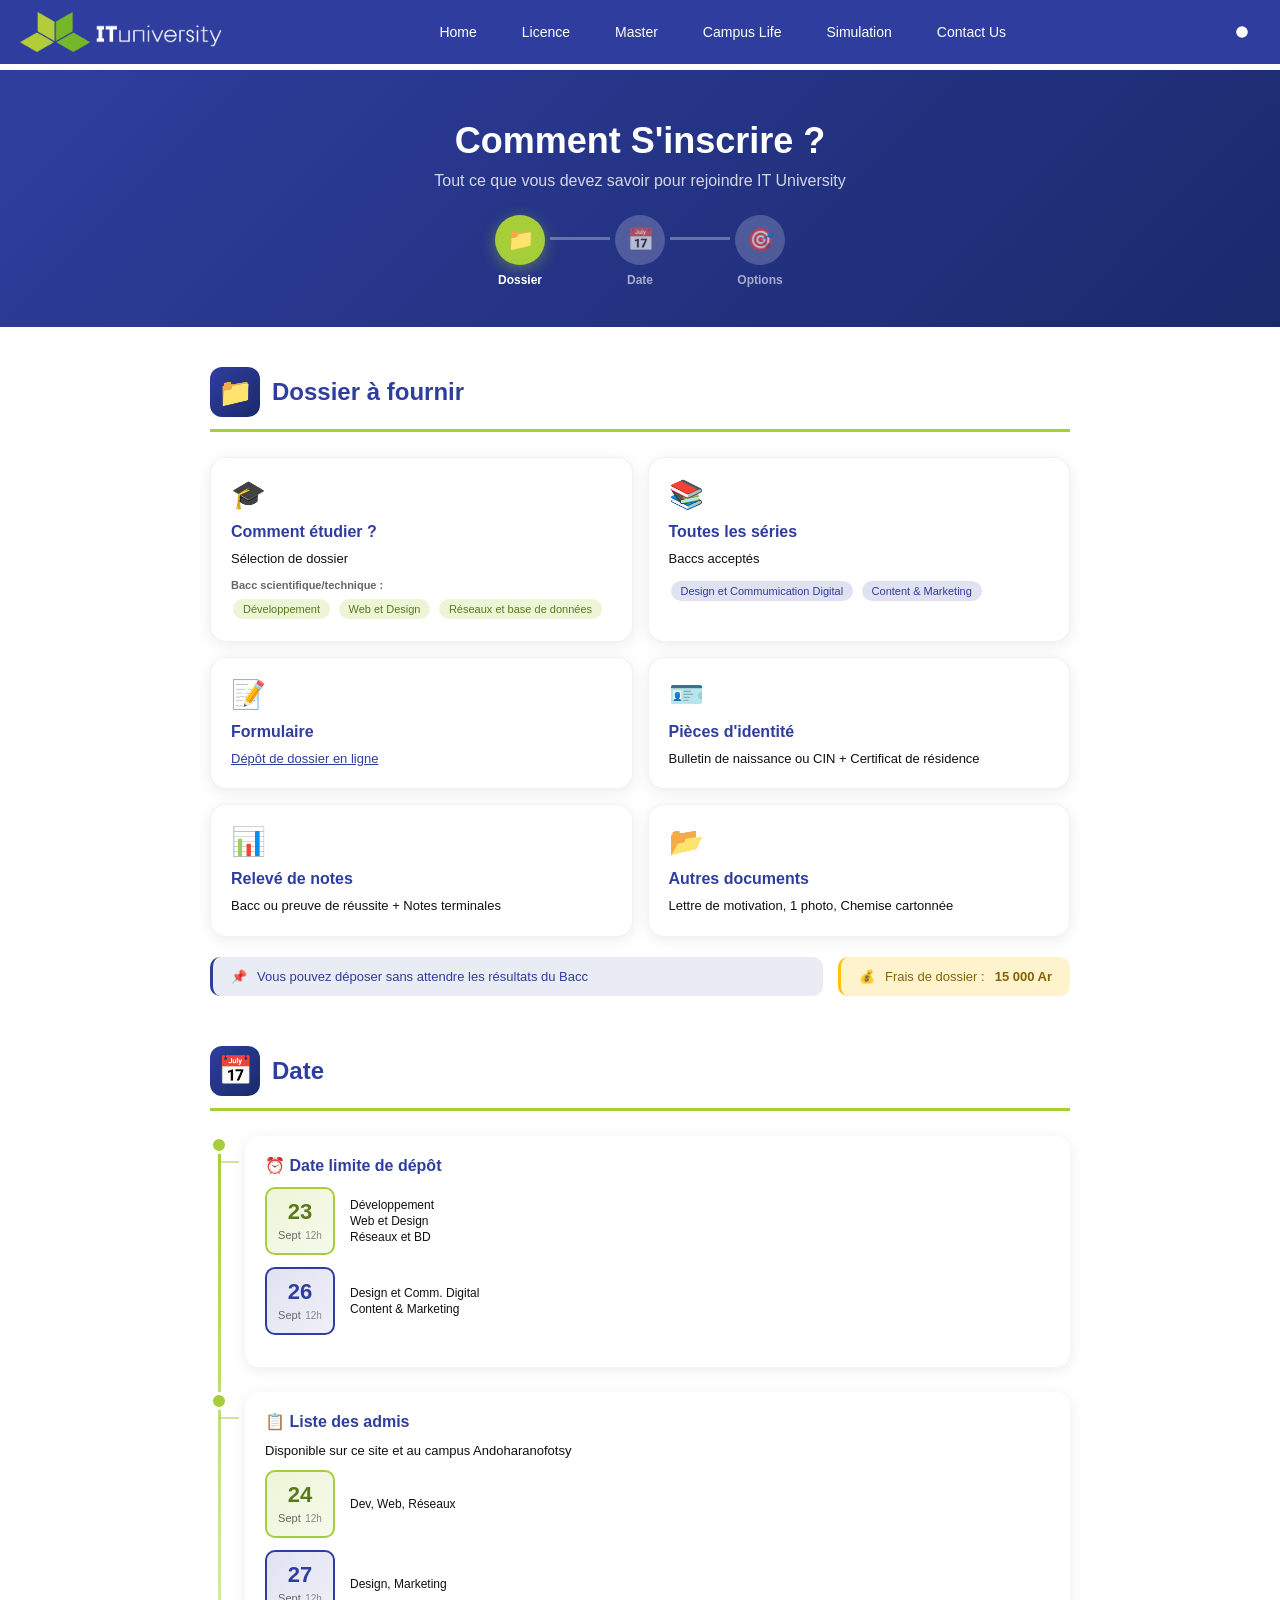
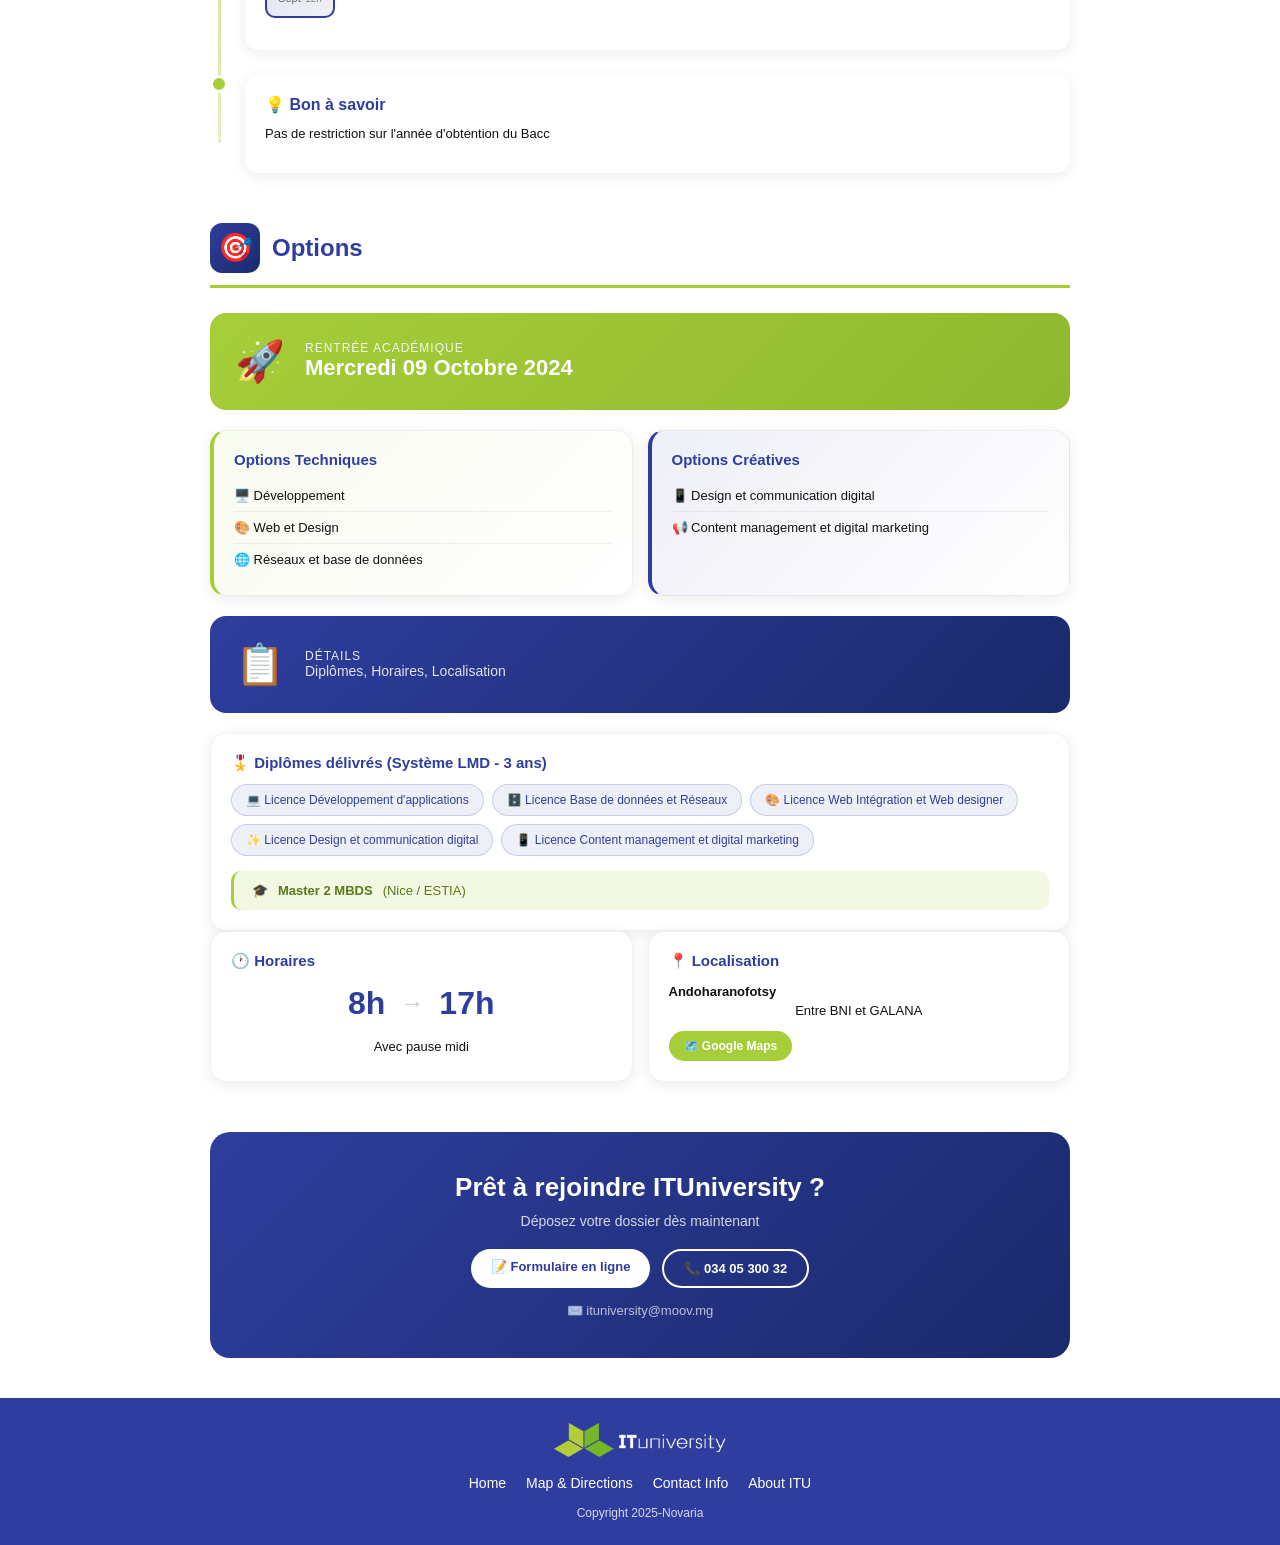
==== page2.html @ 0f5020b7 "Ajout page2 Comment S'inscrire - wireframe style avec infos ITU" ====
<!DOCTYPE html>
<html lang="fr">
<head>
  <meta charset="UTF-8">
  <meta name="viewport" content="width=device-width, initial-scale=1.0">
  <title>Comment S'inscrire - ITUniversity</title>
  <link rel="stylesheet" href="./css/style.css">
  <link rel="stylesheet" href="./css/page2.css">
</head>
<body>

<!-- HEADER (unchanged) -->
<header class="header">
  <div class="container">
    <div class="logo">
      <img src="assets/icons/logo.png" alt="ITU Logo">
    </div>
    <nav class="nav">
      <a href="index.html">Home</a>
      <a href="#">Licence</a>
      <a href="#">Master</a>
      <a href="#">Campus Life</a>
      <a href="#">Simulation</a>
      <a href="#">Contact Us</a>
    </nav>
    <div class="right-actions">
      <button id="theme-toggle" class="theme-toggle">
        <svg id="icon-sun" xmlns="http://www.w3.org/2000/svg" viewBox="0 0 24 24">
          <path d="M12 4.75V2M12 22v-2.75M4.75 12H2M22 12h-2.75M5.64 5.64l-1.95-1.95M20.31 20.31l-1.95-1.95M5.64 18.36l-1.95 1.95M20.31 3.69l-1.95 1.95M12 7a5 5 0 100 10 5 5 0 000-10z"/>
        </svg>
        <svg id="icon-moon" xmlns="http://www.w3.org/2000/svg" viewBox="0 0 24 24" style="display:none;">
          <path d="M21 12.79A9 9 0 1111.21 3a7 7 0 009.79 9.79z"/>
        </svg>
      </button>
      <div class="menu-toggle">☰</div>
    </div>
  </div>
</header>

<!-- Section hero avec les étapes de navigation -->
<section class="hero">
  <h1>Comment S'inscrire ?</h1>
  <p>Tout ce que vous devez savoir pour rejoindre IT University</p>
  
  <!-- Les 3 étapes cliquables -->
  <div class="steps-indicator">
    <a href="#dossier" class="step active">
      <span class="step-dot">📁</span>
      <span class="step-label">Dossier</span>
    </a>
    <div class="step-line"></div>
    <a href="#date" class="step">
      <span class="step-dot">📅</span>
      <span class="step-label">Date</span>
    </a>
    <div class="step-line"></div>
    <a href="#options" class="step">
      <span class="step-dot">🎯</span>
      <span class="step-label">Options</span>
    </a>
  </div>
</section>

<!-- Contenu principal de la page -->
<main class="main-content">

  <!--  SECTION 1: DOSSIER À FOURNIR  -->
  <section class="content-section" id="dossier">
    <div class="section-header">
      <span class="section-icon">📁</span>
      <h2>Dossier à fournir</h2>
    </div>
    
    <!-- Grille de 6 cartes pour les infos dossier -->
    <div class="cards-grid">
      <!-- Carte comment étudier -->
      <div class="info-card">
        <div class="card-icon">🎓</div>
        <h3>Comment étudier ?</h3>
        <p>Sélection de dossier</p>
        <div class="card-details">
          <strong>Bacc scientifique/technique :</strong>
          <span class="tag green">Développement</span>
          <span class="tag green">Web et Design</span>
          <span class="tag green">Réseaux et base de données</span>
        </div>
      </div>
      
      <!-- Carte baccs acceptés -->
      <div class="info-card">
        <div class="card-icon">📚</div>
        <h3>Toutes les séries</h3>
        <p>Baccs acceptés</p>
        <div class="card-details">
          <span class="tag blue">Design et Commumication Digital</span>
          <span class="tag blue">Content & Marketing</span>
        </div>
      </div>
      
      <!-- Carte formulaire en ligne -->
      <div class="info-card">
        <div class="card-icon">📝</div>
        <h3>Formulaire</h3>
        <p><a href="#" class="doc-link">Dépôt de dossier en ligne</a></p>
      </div>
      
      <!-- Carte pièces d'identité -->
      <div class="info-card">
        <div class="card-icon">🪪</div>
        <h3>Pièces d'identité</h3>
        <p>Bulletin de naissance ou CIN + Certificat de résidence</p>
      </div>
      
      <!-- Carte relevé de notes -->
      <div class="info-card">
        <div class="card-icon">📊</div>
        <h3>Relevé de notes</h3>
        <p>Bacc ou preuve de réussite + Notes terminales</p>
      </div>
      
      <!-- Carte autres documents -->
      <div class="info-card">
        <div class="card-icon">📂</div>
        <h3>Autres documents</h3>
        <p>Lettre de motivation, 1 photo, Chemise cartonnée</p>
      </div>
    </div>
    
    <!-- Badges info et prix -->
    <div class="info-row">
      <div class="info-badge info">
        <span>📌</span> Vous pouvez déposer sans attendre les résultats du Bacc
      </div>
      <div class="price-badge">
        <span>💰</span> Frais de dossier : <strong>15 000 Ar</strong>
      </div>
    </div>
  </section>

  <!--  SECTION 2: DATE  -->
  <section class="content-section" id="date">
    <div class="section-header">
      <span class="section-icon">📅</span>
      <h2>Date</h2>
    </div>
    
    <!-- Style timeline avec les branches -->
    <div class="branch-container">
      <!-- Branche date limite dépôt -->
      <div class="branch-item">
        <div class="branch-dot"></div>
        <div class="branch-line"></div>
        <div class="branch-card">
          <h4>⏰ Date limite de dépôt</h4>
          <div class="date-row">
            <div class="date-box green">
              <span class="date-num">23</span>
              <span class="date-month">Sept</span>
              <span class="date-time">12h</span>
            </div>
            <div class="date-info">
              <p>Développement</p>
              <p>Web et Design</p>
              <p>Réseaux et BD</p>
            </div>
          </div>
          <div class="date-row">
            <div class="date-box blue">
              <span class="date-num">26</span>
              <span class="date-month">Sept</span>
              <span class="date-time">12h</span>
            </div>
            <div class="date-info">
              <p>Design et Comm. Digital</p>
              <p>Content & Marketing</p>
            </div>
          </div>
        </div>
      </div>
      
      <!-- Branche liste des admis -->
      <div class="branch-item">
        <div class="branch-dot"></div>
        <div class="branch-line"></div>
        <div class="branch-card">
          <h4>📋 Liste des admis</h4>
          <p class="branch-text">Disponible sur ce site et au campus Andoharanofotsy</p>
          <div class="date-row">
            <div class="date-box green">
              <span class="date-num">24</span>
              <span class="date-month">Sept</span>
              <span class="date-time">12h</span>
            </div>
            <div class="date-info">
              <p>Dev, Web, Réseaux</p>
            </div>
          </div>
          <div class="date-row">
            <div class="date-box blue">
              <span class="date-num">27</span>
              <span class="date-month">Sept</span>
              <span class="date-time">12h</span>
            </div>
            <div class="date-info">
              <p>Design, Marketing</p>
            </div>
          </div>
        </div>
      </div>
      
      <!-- Branche bon à savoir -->
      <div class="branch-item">
        <div class="branch-dot"></div>
        <div class="branch-card">
          <h4>💡 Bon à savoir</h4>
          <p class="branch-text">Pas de restriction sur l'année d'obtention du Bacc</p>
        </div>
      </div>
    </div>
  </section>

  <!--  SECTION 3: OPTIONS  -->
  <section class="content-section" id="options">
    <div class="section-header">
      <span class="section-icon">🎯</span>
      <h2>Options</h2>
    </div>
    
    <!-- Box mise en avant pour la rentrée -->
    <div class="highlight-box">
      <div class="highlight-icon">🚀</div>
      <div class="highlight-content">
        <span class="highlight-label">Rentrée académique</span>
        <span class="highlight-date">Mercredi 09 Octobre 2024</span>
      </div>
    </div>
    
    <div class="cards-grid two-cols">
      <!-- Carte options techniques (vert) -->
      <div class="info-card highlight-green">
        <h4>Options Techniques</h4>
        <ul class="option-list">
          <li>🖥️ Développement</li>
          <li>🎨 Web et Design</li>
          <li>🌐 Réseaux et base de données</li>
        </ul>
      </div>
      
      <!-- Carte options créatives (bleu) -->
      <div class="info-card highlight-blue">
        <h4>Options Créatives</h4>
        <ul class="option-list">
          <li>📱 Design et communication digital</li>
          <li>📢 Content management et digital marketing</li>
        </ul>
      </div>
    </div>
    
    <!-- Box mise en avant pour les détails -->
    <div class="highlight-box secondary">
      <div class="highlight-icon">📋</div>
      <div class="highlight-content">
        <span class="highlight-label">Détails</span>
        <span class="highlight-sub">Diplômes, Horaires, Localisation</span>
      </div>
    </div>
    
    <!-- Grande carte des diplômes -->
    <div class="info-card full-width">
      <h4>🎖️ Diplômes délivrés (Système LMD - 3 ans)</h4>
      <div class="diplomas-list">
        <span class="diploma-tag">💻 Licence Développement d'applications</span>
        <span class="diploma-tag">🗄️ Licence Base de données et Réseaux</span>
        <span class="diploma-tag">🎨 Licence Web Intégration et Web designer</span>
        <span class="diploma-tag">✨ Licence Design et communication digital</span>
        <span class="diploma-tag">📱 Licence Content management et digital marketing</span>
      </div>
      <div class="info-badge master">
        <span>🎓</span> <strong>Master 2 MBDS</strong> (Nice / ESTIA)
      </div>
    </div>
    
    <!-- Deux petites cartes horaires et localisation -->
    <div class="cards-grid two-cols">
      <div class="info-card">
        <h4>🕐 Horaires</h4>
        <div class="schedule-display">
          <span class="time">8h</span>
          <span class="separator">→</span>
          <span class="time">17h</span>
        </div>
        <p class="small-text">Avec pause midi</p>
      </div>
      
      <div class="info-card">
        <h4>📍 Localisation</h4>
        <p><strong>Andoharanofotsy</strong></p>
        <p class="small-text">Entre BNI et GALANA</p>
        <a href="https://maps.app.goo.gl/7LMyT1Mq9JZx8YYg7" target="_blank" class="btn btn-small">🗺️ Google Maps</a>
      </div>
    </div>
  </section>

  <!-- Section appel à l'action -->
  <section class="cta-section">
    <h2>Prêt à rejoindre ITUniversity ?</h2>
    <p>Déposez votre dossier dès maintenant</p>
    <div class="cta-buttons">
      <a href="#" class="btn btn-white">📝 Formulaire en ligne</a>
      <a href="tel:0340530032" class="btn btn-ghost">📞 034 05 300 32</a>
    </div>
    <div class="contact-info">
      <span>✉️ ituniversity@moov.mg</span>
    </div>
  </section>

</main>

<!-- FOOTER (unchanged) -->
<footer class="footer">
  <div class="footer-logo">
    <img src="assets/icons/logo.png" alt="ITU Logo">
  </div>
  <div class="footer-links">
    <a href="index.html">Home</a>
    <a href="#">Map & Directions</a>
    <a href="#">Contact Info</a>
    <a href="#">About ITU</a>
  </div>
  <p class="copyright">Copyright 2025-Novaria</p>
</footer>

<script>
  // Mobile menu toggle
  const toggle = document.querySelector('.menu-toggle');
  const nav = document.querySelector('.nav');
  toggle.addEventListener('click', () => nav.classList.toggle('active'));

  // Theme toggle
  const themeToggle = document.getElementById('theme-toggle');
  const body = document.body;
  const iconSun = document.getElementById('icon-sun');
  const iconMoon = document.getElementById('icon-moon');

  function applyTheme(theme) {
    if (theme === 'dark') {
      body.classList.add('dark-mode');
      iconSun.style.display = 'none';
      iconMoon.style.display = 'block';
    } else {
      body.classList.remove('dark-mode');
      iconSun.style.display = 'block';
      iconMoon.style.display = 'none';
    }
  }

  applyTheme(localStorage.getItem('theme') || 'light');

  themeToggle.addEventListener('click', () => {
    if (body.classList.contains('dark-mode')) {
      applyTheme('light');
      localStorage.setItem('theme', 'light');
    } else {
      applyTheme('dark');
      localStorage.setItem('theme', 'dark');
    }
  });

  // Smooth scroll for steps
  document.querySelectorAll('.step').forEach(step => {
    step.addEventListener('click', (e) => {
      document.querySelectorAll('.step').forEach(s => s.classList.remove('active'));
      step.classList.add('active');
    });
  });
</script>

</body>
</html>
---- css/style.css ----
:root {
  --primary-blue: #2F3E9E;  /* Header / Footer */
  --accent-green: #A6CE39;
  --white: #ffffff;

  /* Body colors */
  --body-bg: #ffffff;       /* light mode par défaut */
  --body-text: #111111;
}

/* ================= RESET ================= */
* {
  margin: 0;
  padding: 0;
  box-sizing: border-box;
}

body {
  font-family: Arial, sans-serif;
  padding-top: 70px; /* espace pour header fixe */
  background-color: var(--body-bg);
  color: var(--body-text);
  transition: background-color 0.3s ease, color 0.3s ease;
}

/* ================= HEADER ================= */
.header {
  position: fixed;
  top: 0;
  left: 0;
  width: 100%;
  background-color: var(--primary-blue);
  z-index: 1000;
}

.container {
  width: 100%;
  padding: 12px 20px;
  display: flex;
  justify-content: space-between;
  align-items: center;
}

/* LOGO */
.logo {
  display: flex;
  align-items: center;
  gap: 8px;
}

.logo img {
  height: 40px;
}

/* NAVIGATION */
.nav {
  display: flex;
  gap: 45px;
}
.nav a {
  position: relative;
  color: var(--white); /* TOUJOURS BLANC */
  text-decoration: none;
  font-size: 14px;
  font-weight: 500; /* normal par défaut */
  padding: 5px 0;
  transition: all 0.3s ease; /* pour smooth hover */
}

.nav a::after {
  content: "";
  position: absolute;
  left: 50%;
  bottom: -4px;
  width: 0%;
  height: 2px;
  background-color: var(--white); /* underline blanc */
  transition: all 0.3s ease;
  transform: translateX(-50%);
}

/* Hover amélioration : bold + underline */
.nav a:hover {
  color: #d0dce7; 
}

.nav a:hover::after {
  width: 100%;
}

/* RIGHT ACTIONS */
.right-actions {
  display: flex;
  align-items: center;
  gap: 8px; /* réduit l'espace pour éviter décalage excessif */
}

/* TOGGLE BOUTON */
.theme-toggle {
  background: transparent;
  border: none;
  cursor: pointer;
  display: flex;
  align-items: center;
  justify-content: center;
  padding: 4px; /* espace autour de l'icône */
}

.theme-toggle svg {
  width: 28px;
  height: 28px;
  fill: var(--white); /* TOUJOURS BLANC */
  transition: all 0.3s ease;
}

/* MENU MOBILE */
.menu-toggle {
  display: none;
  font-size: 24px;
  color: var(--white);
  cursor: pointer;
}

/* ================= FOOTER ================= */
.footer {
  background-color: var(--primary-blue);
  color: var(--white);
  text-align: center;
  padding: 25px 15px;
}

.footer-logo {
  display: flex;
  justify-content: center;
  align-items: center;
  gap: 10px;
  margin-bottom: 18px;
  font-weight: 600;
}

.footer-logo img {
  height: 34px;
}

.footer-links {
  display: flex;
  justify-content: center;
  gap: 20px;
  margin-bottom: 15px;
  flex-wrap: wrap;
}

.footer-links a {
  color: var(--white);
  text-decoration: none;
  font-size: 14px;
  transition: opacity 0.3s ease;
}

.footer-links a:hover {
  opacity: 0.8;
}

.copyright {
  font-size: 12px;
  opacity: 0.8;
}

/* ================= RESPONSIVE ================= */
@media (max-width: 768px) {
  .container {
    padding: 12px 20px;
  }

  .nav {
    position: absolute;
    top: 65px;
    right: 0;
    background-color: var(--primary-blue);
    flex-direction: column;
    width: 220px;
    padding: 20px;
    gap: 15px;
    display: none;
  }

  .nav.active {
    display: flex;
  }

  .menu-toggle {
    display: block;
  }
}

/* ================= DARK MODE BODY ================= */
body.dark-mode {
  --body-bg: #111111;   /* fond sombre du body */
  --body-text: #ffffff; /* texte principal blanc */
}
---- css/page2.css ----
/* ================= PAGE 2 - COMMENT S'INSCRIRE ================= */
/* Layout style wireframe avec vraies couleurs ITU */

/* Hero Section */
.hero {
  background: linear-gradient(135deg, var(--primary-blue) 0%, #1a2a6c 100%);
  color: var(--white);
  padding: 50px 20px 40px;
  text-align: center;
}

.hero .breadcrumb {
  font-size: 13px;
  color: rgba(255,255,255,0.7);
  margin-bottom: 15px;
}

.hero .breadcrumb a {
  color: var(--accent-green);
  text-decoration: none;
}

.hero h1 {
  font-size: 36px;
  font-weight: 800;
  margin-bottom: 10px;
}

.hero p {
  font-size: 16px;
  color: rgba(255,255,255,0.8);
  margin-bottom: 25px;
}

/* Steps Indicator (comme wireframe) */
.steps-indicator {
  display: flex;
  align-items: center;
  justify-content: center;
  gap: 0;
  margin-top: 20px;
}

.step {
  display: flex;
  flex-direction: column;
  align-items: center;
  text-decoration: none;
  color: rgba(255,255,255,0.6);
  transition: all 0.3s;
}

.step.active {
  color: var(--white);
}

.step-dot {
  width: 50px;
  height: 50px;
  background: rgba(255,255,255,0.2);
  border-radius: 50%;
  display: flex;
  align-items: center;
  justify-content: center;
  font-size: 22px;
  margin-bottom: 8px;
  transition: all 0.3s;
}

.step.active .step-dot {
  background: var(--accent-green);
  box-shadow: 0 4px 15px rgba(166, 206, 57, 0.4);
}

.step-label {
  font-size: 12px;
  font-weight: 600;
}

.step-line {
  width: 60px;
  height: 3px;
  background: rgba(255,255,255,0.3);
  margin: 0 5px;
  margin-bottom: 25px;
}

/* Main Content */
.main-content {
  max-width: 900px;
  margin: 0 auto;
  padding: 40px 20px;
}

/* Content Section */
.content-section {
  margin-bottom: 50px;
}

.section-header {
  display: flex;
  align-items: center;
  gap: 12px;
  margin-bottom: 25px;
  padding-bottom: 12px;
  border-bottom: 3px solid var(--accent-green);
}

.section-icon {
  font-size: 28px;
  width: 50px;
  height: 50px;
  display: flex;
  align-items: center;
  justify-content: center;
  background: linear-gradient(135deg, var(--primary-blue) 0%, #1a2a6c 100%);
  border-radius: 12px;
}

.section-header h2 {
  font-size: 24px;
  font-weight: 700;
  color: var(--primary-blue);
  margin: 0;
}

body.dark-mode .section-header h2 {
  color: var(--accent-green);
}

/* Cards Grid (comme wireframe - 2 colonnes) */
.cards-grid {
  display: grid;
  grid-template-columns: repeat(2, 1fr);
  gap: 15px;
  margin-bottom: 20px;
}

.cards-grid.two-cols {
  grid-template-columns: repeat(2, 1fr);
}

.info-card {
  background: var(--body-bg);
  border-radius: 16px;
  padding: 20px;
  box-shadow: 0 3px 15px rgba(0,0,0,0.08);
  border: 1px solid rgba(0,0,0,0.05);
  transition: all 0.3s;
}

body.dark-mode .info-card {
  background: #1a1a1a;
  border-color: rgba(255,255,255,0.05);
}

.info-card:hover {
  transform: translateY(-3px);
  box-shadow: 0 8px 25px rgba(0,0,0,0.12);
}

.info-card.full-width {
  grid-column: 1 / -1;
}

.info-card.highlight-green {
  border-left: 4px solid var(--accent-green);
  background: linear-gradient(135deg, rgba(166, 206, 57, 0.08) 0%, var(--body-bg) 100%);
}

.info-card.highlight-blue {
  border-left: 4px solid var(--primary-blue);
  background: linear-gradient(135deg, rgba(47, 62, 158, 0.08) 0%, var(--body-bg) 100%);
}

.card-icon {
  font-size: 28px;
  margin-bottom: 12px;
}

.info-card h3 {
  font-size: 16px;
  font-weight: 700;
  color: var(--primary-blue);
  margin-bottom: 8px;
}

body.dark-mode .info-card h3 {
  color: var(--accent-green);
}

.info-card h4 {
  font-size: 15px;
  font-weight: 600;
  color: var(--primary-blue);
  margin-bottom: 12px;
}

body.dark-mode .info-card h4 {
  color: #8899ff;
}

.info-card p {
  font-size: 13px;
  color: var(--body-text);
  line-height: 1.5;
}

.card-details {
  margin-top: 10px;
}

.card-details strong {
  display: block;
  font-size: 11px;
  color: #666;
  margin-bottom: 6px;
}

/* Tags */
.tag {
  display: inline-block;
  padding: 4px 10px;
  border-radius: 15px;
  font-size: 11px;
  font-weight: 500;
  margin: 2px;
}

.tag.green {
  background: rgba(166, 206, 57, 0.2);
  color: #5a7a1a;
}

body.dark-mode .tag.green {
  color: var(--accent-green);
}

.tag.blue {
  background: rgba(47, 62, 158, 0.15);
  color: var(--primary-blue);
}

body.dark-mode .tag.blue {
  color: #8899ff;
}

/* Info Row */
.info-row {
  display: flex;
  gap: 15px;
  flex-wrap: wrap;
}

.info-badge {
  display: flex;
  align-items: center;
  gap: 10px;
  padding: 12px 18px;
  border-radius: 10px;
  font-size: 13px;
  flex: 1;
  min-width: 200px;
}

.info-badge.info {
  background: rgba(47, 62, 158, 0.1);
  color: var(--primary-blue);
  border-left: 3px solid var(--primary-blue);
}

body.dark-mode .info-badge.info {
  color: #8899ff;
}

.info-badge.master {
  background: rgba(166, 206, 57, 0.15);
  color: #5a7a1a;
  border-left: 3px solid var(--accent-green);
  margin-top: 15px;
}

body.dark-mode .info-badge.master {
  color: var(--accent-green);
}

.price-badge {
  display: flex;
  align-items: center;
  gap: 10px;
  padding: 12px 18px;
  border-radius: 10px;
  font-size: 13px;
  background: #fff3cd;
  color: #856404;
  border-left: 3px solid #ffc107;
}

body.dark-mode .price-badge {
  background: rgba(255, 193, 7, 0.15);
  color: #ffc107;
}

/* ================= BRANCH STYLE (Section Date) ================= */
.branch-container {
  position: relative;
  padding-left: 25px;
}

.branch-container::before {
  content: '';
  position: absolute;
  left: 8px;
  top: 0;
  bottom: 30px;
  width: 3px;
  background: linear-gradient(to bottom, var(--accent-green), rgba(166, 206, 57, 0.3));
  border-radius: 3px;
}

.branch-item {
  position: relative;
  margin-bottom: 25px;
}

.branch-dot {
  position: absolute;
  left: -25px;
  top: 0;
  width: 18px;
  height: 18px;
  background: var(--accent-green);
  border-radius: 50%;
  border: 3px solid var(--body-bg);
  z-index: 1;
}

body.dark-mode .branch-dot {
  border-color: #111;
}

.branch-line {
  position: absolute;
  left: -16px;
  top: 25px;
  width: 20px;
  height: 2px;
  background: rgba(166, 206, 57, 0.5);
}

.branch-card {
  background: var(--body-bg);
  border-radius: 14px;
  padding: 20px;
  box-shadow: 0 3px 15px rgba(0,0,0,0.08);
  margin-left: 10px;
}

body.dark-mode .branch-card {
  background: #1a1a1a;
}

.branch-card h4 {
  font-size: 16px;
  font-weight: 700;
  color: var(--primary-blue);
  margin-bottom: 12px;
}

body.dark-mode .branch-card h4 {
  color: var(--accent-green);
}

.branch-text {
  font-size: 13px;
  color: var(--body-text);
  margin-bottom: 12px;
}

/* Date Row */
.date-row {
  display: flex;
  align-items: center;
  gap: 15px;
  margin-bottom: 12px;
}

.date-box {
  min-width: 70px;
  padding: 10px;
  border-radius: 10px;
  text-align: center;
}

.date-box.green {
  background: linear-gradient(135deg, rgba(166, 206, 57, 0.2) 0%, rgba(166, 206, 57, 0.1) 100%);
  border: 2px solid var(--accent-green);
}

.date-box.blue {
  background: linear-gradient(135deg, rgba(47, 62, 158, 0.15) 0%, rgba(47, 62, 158, 0.08) 100%);
  border: 2px solid var(--primary-blue);
}

.date-num {
  display: block;
  font-size: 22px;
  font-weight: 800;
  color: var(--primary-blue);
}

.date-box.green .date-num {
  color: #5a7a1a;
}

body.dark-mode .date-box.green .date-num {
  color: var(--accent-green);
}

body.dark-mode .date-box.blue .date-num {
  color: #8899ff;
}

.date-month {
  font-size: 11px;
  color: #666;
}

.date-time {
  font-size: 10px;
  color: #888;
}

.date-info p {
  font-size: 12px;
  color: var(--body-text);
  margin: 2px 0;
}

/* ================= HIGHLIGHT BOX ================= */
.highlight-box {
  display: flex;
  align-items: center;
  gap: 20px;
  background: linear-gradient(135deg, var(--accent-green) 0%, #8fb82f 100%);
  border-radius: 16px;
  padding: 25px;
  color: white;
  margin-bottom: 20px;
}

.highlight-box.secondary {
  background: linear-gradient(135deg, var(--primary-blue) 0%, #1a2a6c 100%);
}

.highlight-icon {
  font-size: 40px;
}

.highlight-content {
  display: flex;
  flex-direction: column;
}

.highlight-label {
  font-size: 12px;
  text-transform: uppercase;
  letter-spacing: 1px;
  opacity: 0.9;
}

.highlight-date {
  font-size: 22px;
  font-weight: 800;
}

.highlight-sub {
  font-size: 14px;
  opacity: 0.85;
}

/* Option List */
.option-list {
  list-style: none;
  padding: 0;
  margin: 0;
}

.option-list li {
  padding: 8px 0;
  font-size: 13px;
  color: var(--body-text);
  border-bottom: 1px solid rgba(0,0,0,0.05);
}

.option-list li:last-child {
  border-bottom: none;
}

/* Diplomas List */
.diplomas-list {
  display: flex;
  flex-wrap: wrap;
  gap: 8px;
  margin-bottom: 15px;
}

.diploma-tag {
  display: inline-block;
  padding: 8px 14px;
  background: rgba(47, 62, 158, 0.08);
  border-radius: 20px;
  font-size: 12px;
  color: var(--primary-blue);
  border: 1px solid rgba(47, 62, 158, 0.2);
}

body.dark-mode .diploma-tag {
  background: rgba(47, 62, 158, 0.15);
  color: #8899ff;
  border-color: rgba(136, 153, 255, 0.2);
}

/* Schedule Display */
.schedule-display {
  display: flex;
  align-items: center;
  justify-content: center;
  gap: 15px;
  margin: 15px 0;
}

.schedule-display .time {
  font-size: 32px;
  font-weight: 800;
  color: var(--primary-blue);
}

body.dark-mode .schedule-display .time {
  color: var(--accent-green);
}

.schedule-display .separator {
  font-size: 24px;
  color: #ccc;
}

.small-text {
  font-size: 12px;
  color: #888;
  text-align: center;
}

/* Buttons */
.btn {
  display: inline-block;
  padding: 10px 20px;
  border-radius: 25px;
  text-decoration: none;
  font-weight: 600;
  font-size: 13px;
  transition: all 0.3s;
  cursor: pointer;
}

.btn-small {
  padding: 8px 15px;
  font-size: 12px;
  background: var(--accent-green);
  color: white;
  margin-top: 10px;
}

.btn-small:hover {
  background: #8fb82f;
}

/* CTA Section */
.cta-section {
  background: linear-gradient(135deg, var(--primary-blue) 0%, #1a2a6c 100%);
  border-radius: 20px;
  padding: 40px 25px;
  text-align: center;
  color: var(--white);
}

.cta-section h2 {
  font-size: 26px;
  font-weight: 800;
  margin-bottom: 10px;
  color: var(--white);
}

.cta-section > p {
  color: rgba(255,255,255,0.8);
  font-size: 14px;
  margin-bottom: 20px;
}

.cta-buttons {
  display: flex;
  justify-content: center;
  gap: 12px;
  flex-wrap: wrap;
  margin-bottom: 15px;
}

.btn-white {
  background: var(--white);
  color: var(--primary-blue);
}

.btn-white:hover {
  background: #f0f0f0;
  transform: scale(1.05);
}

.btn-ghost {
  background: transparent;
  color: var(--white);
  border: 2px solid var(--white);
}

.btn-ghost:hover {
  background: var(--white);
  color: var(--primary-blue);
}

.contact-info {
  font-size: 13px;
  color: rgba(255,255,255,0.7);
}

/* Doc Link */
.doc-link {
  color: var(--primary-blue);
  text-decoration: underline;
  cursor: pointer;
}

.doc-link:hover {
  color: var(--accent-green);
}

body.dark-mode .doc-link {
  color: var(--accent-green);
}

/* ================= RESPONSIVE ================= */
@media (max-width: 768px) {
  .hero h1 { font-size: 28px; }
  
  .steps-indicator {
    flex-wrap: wrap;
  }
  
  .step-dot {
    width: 40px;
    height: 40px;
    font-size: 18px;
  }
  
  .step-line {
    width: 40px;
  }
  
  .cards-grid {
    grid-template-columns: 1fr;
  }
  
  .cards-grid.two-cols {
    grid-template-columns: 1fr;
  }
  
  .info-row {
    flex-direction: column;
  }
  
  .highlight-box {
    flex-direction: column;
    text-align: center;
  }
  
  .highlight-date {
    font-size: 18px;
  }
  
  .cta-buttons {
    flex-direction: column;
    align-items: center;
  }
}

@media (max-width: 480px) {
  .hero { padding: 35px 15px 30px; }
  .hero h1 { font-size: 24px; }
  .main-content { padding: 30px 15px; }
  
  .section-header h2 { font-size: 20px; }
  .section-icon { width: 40px; height: 40px; font-size: 22px; }
  
  .date-row {
    flex-direction: column;
    align-items: flex-start;
  }
}
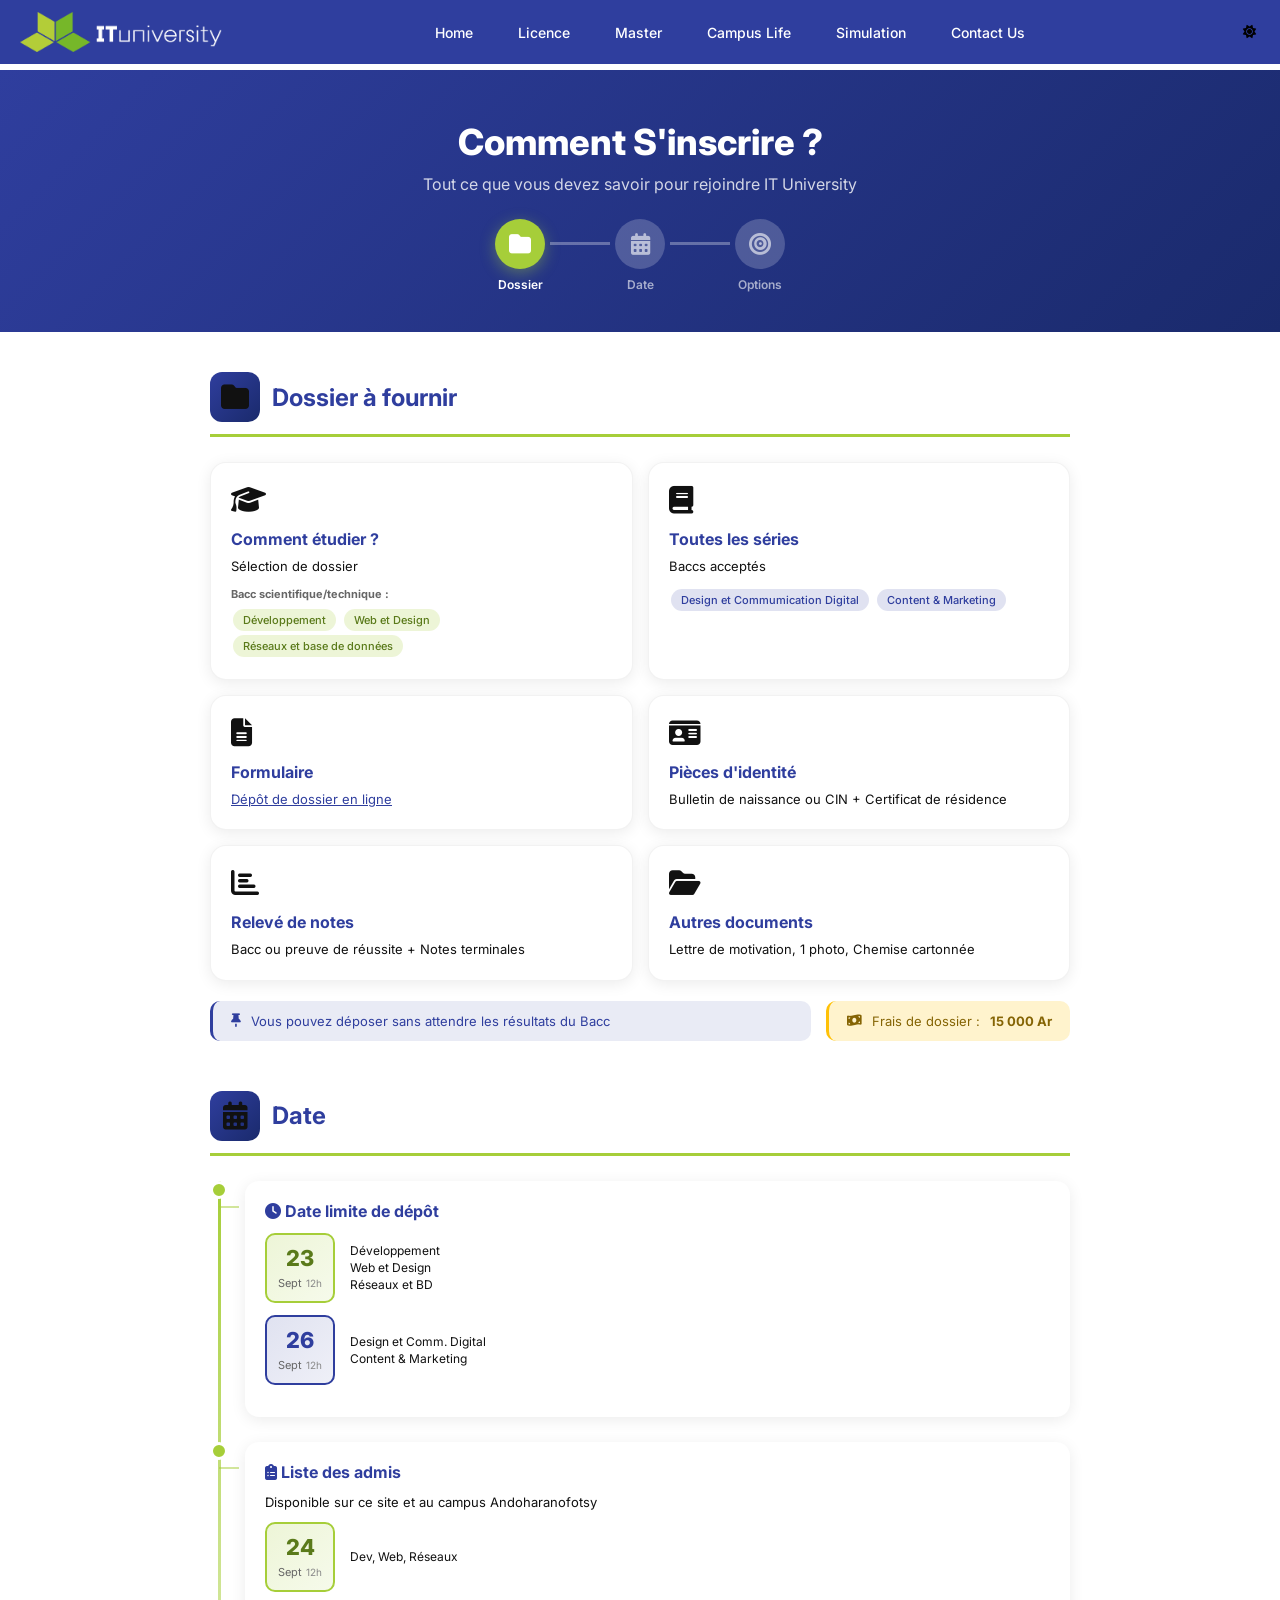
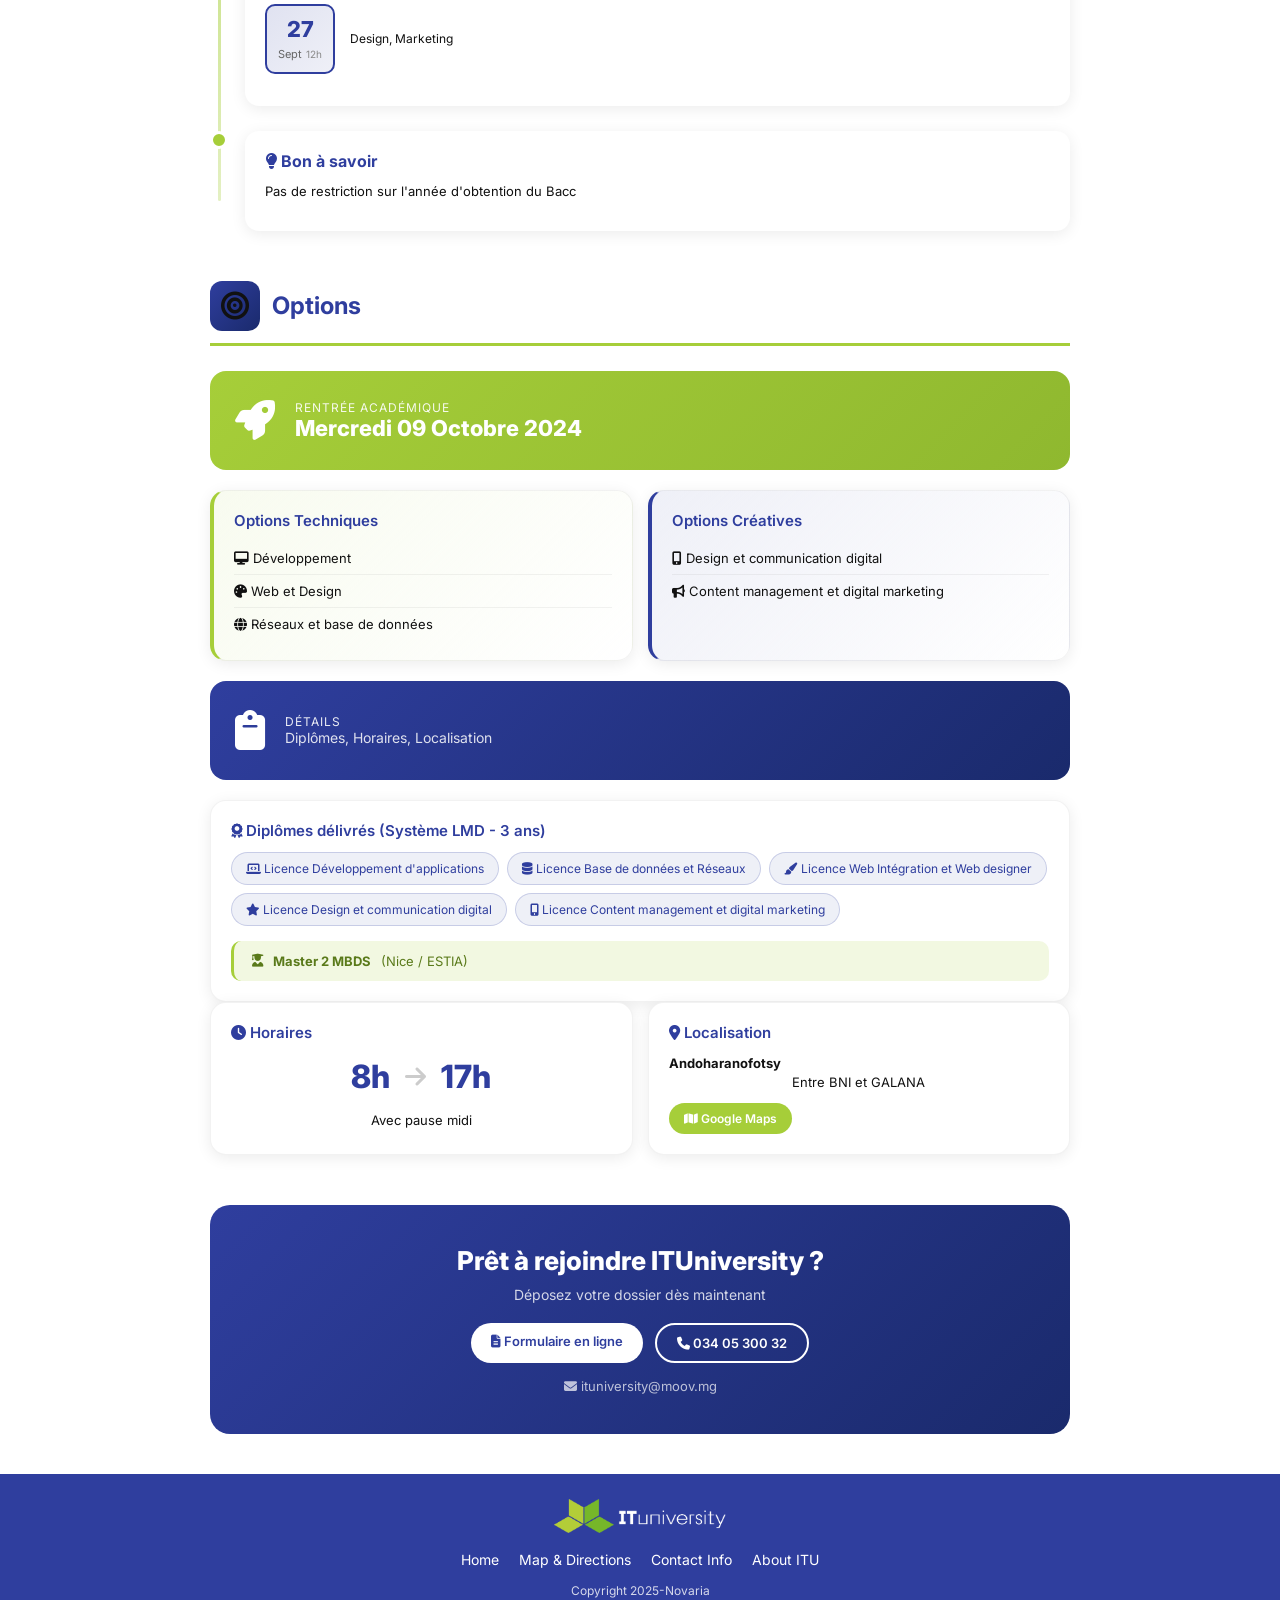
==== commit d0eadd00: "Replace emojis/SVG with Font Awesome icons; add Font Awesome CDN" ====
--- a/page2.html
+++ b/page2.html
@@ -4,6 +4,7 @@
   <meta charset="UTF-8">
   <meta name="viewport" content="width=device-width, initial-scale=1.0">
   <title>Comment S'inscrire - ITUniversity</title>
+  <link rel="stylesheet" href="https://cdnjs.cloudflare.com/ajax/libs/font-awesome/6.4.0/css/all.min.css">
   <link rel="stylesheet" href="./css/style.css">
   <link rel="stylesheet" href="./css/page2.css">
 </head>
@@ -25,12 +26,8 @@
     </nav>
     <div class="right-actions">
       <button id="theme-toggle" class="theme-toggle">
-        <svg id="icon-sun" xmlns="http://www.w3.org/2000/svg" viewBox="0 0 24 24">
-          <path d="M12 4.75V2M12 22v-2.75M4.75 12H2M22 12h-2.75M5.64 5.64l-1.95-1.95M20.31 20.31l-1.95-1.95M5.64 18.36l-1.95 1.95M20.31 3.69l-1.95 1.95M12 7a5 5 0 100 10 5 5 0 000-10z"/>
-        </svg>
-        <svg id="icon-moon" xmlns="http://www.w3.org/2000/svg" viewBox="0 0 24 24" style="display:none;">
-          <path d="M21 12.79A9 9 0 1111.21 3a7 7 0 009.79 9.79z"/>
-        </svg>
+        <i id="icon-sun" class="fa-solid fa-sun" aria-hidden="true"></i>
+        <i id="icon-moon" class="fa-solid fa-moon" aria-hidden="true" style="display:none;"></i>
       </button>
       <div class="menu-toggle">☰</div>
     </div>
@@ -45,17 +42,17 @@
   <!-- Les 3 étapes cliquables -->
   <div class="steps-indicator">
     <a href="#dossier" class="step active">
-      <span class="step-dot">📁</span>
+      <span class="step-dot"><i class="fa-solid fa-folder" aria-hidden="true"></i></span>
       <span class="step-label">Dossier</span>
     </a>
     <div class="step-line"></div>
     <a href="#date" class="step">
-      <span class="step-dot">📅</span>
+      <span class="step-dot"><i class="fa-solid fa-calendar-days" aria-hidden="true"></i></span>
       <span class="step-label">Date</span>
     </a>
     <div class="step-line"></div>
     <a href="#options" class="step">
-      <span class="step-dot">🎯</span>
+      <span class="step-dot"><i class="fa-solid fa-bullseye" aria-hidden="true"></i></span>
       <span class="step-label">Options</span>
     </a>
   </div>
@@ -67,7 +64,7 @@
   <!--  SECTION 1: DOSSIER À FOURNIR  -->
   <section class="content-section" id="dossier">
     <div class="section-header">
-      <span class="section-icon">📁</span>
+      <span class="section-icon"><i class="fa-solid fa-folder" aria-hidden="true"></i></span>
       <h2>Dossier à fournir</h2>
     </div>
     
@@ -75,7 +72,7 @@
     <div class="cards-grid">
       <!-- Carte comment étudier -->
       <div class="info-card">
-        <div class="card-icon">🎓</div>
+        <div class="card-icon"><i class="fa-solid fa-graduation-cap" aria-hidden="true"></i></div>
         <h3>Comment étudier ?</h3>
         <p>Sélection de dossier</p>
         <div class="card-details">
@@ -88,7 +85,7 @@
       
       <!-- Carte baccs acceptés -->
       <div class="info-card">
-        <div class="card-icon">📚</div>
+        <div class="card-icon"><i class="fa-solid fa-book" aria-hidden="true"></i></div>
         <h3>Toutes les séries</h3>
         <p>Baccs acceptés</p>
         <div class="card-details">
@@ -99,28 +96,28 @@
       
       <!-- Carte formulaire en ligne -->
       <div class="info-card">
-        <div class="card-icon">📝</div>
+        <div class="card-icon"><i class="fa-solid fa-file-lines" aria-hidden="true"></i></div>
         <h3>Formulaire</h3>
         <p><a href="#" class="doc-link">Dépôt de dossier en ligne</a></p>
       </div>
       
       <!-- Carte pièces d'identité -->
       <div class="info-card">
-        <div class="card-icon">🪪</div>
+        <div class="card-icon"><i class="fa-solid fa-id-card" aria-hidden="true"></i></div>
         <h3>Pièces d'identité</h3>
         <p>Bulletin de naissance ou CIN + Certificat de résidence</p>
       </div>
       
       <!-- Carte relevé de notes -->
       <div class="info-card">
-        <div class="card-icon">📊</div>
+        <div class="card-icon"><i class="fa-solid fa-chart-bar" aria-hidden="true"></i></div>
         <h3>Relevé de notes</h3>
         <p>Bacc ou preuve de réussite + Notes terminales</p>
       </div>
       
       <!-- Carte autres documents -->
       <div class="info-card">
-        <div class="card-icon">📂</div>
+        <div class="card-icon"><i class="fa-solid fa-folder-open" aria-hidden="true"></i></div>
         <h3>Autres documents</h3>
         <p>Lettre de motivation, 1 photo, Chemise cartonnée</p>
       </div>
@@ -129,10 +126,10 @@
     <!-- Badges info et prix -->
     <div class="info-row">
       <div class="info-badge info">
-        <span>📌</span> Vous pouvez déposer sans attendre les résultats du Bacc
+        <i class="fa-solid fa-thumbtack" aria-hidden="true"></i> Vous pouvez déposer sans attendre les résultats du Bacc
       </div>
       <div class="price-badge">
-        <span>💰</span> Frais de dossier : <strong>15 000 Ar</strong>
+        <i class="fa-solid fa-money-bill-wave" aria-hidden="true"></i> Frais de dossier : <strong>15 000 Ar</strong>
       </div>
     </div>
   </section>
@@ -140,7 +137,7 @@
   <!--  SECTION 2: DATE  -->
   <section class="content-section" id="date">
     <div class="section-header">
-      <span class="section-icon">📅</span>
+      <span class="section-icon"><i class="fa-solid fa-calendar-days" aria-hidden="true"></i></span>
       <h2>Date</h2>
     </div>
     
@@ -151,7 +148,7 @@
         <div class="branch-dot"></div>
         <div class="branch-line"></div>
         <div class="branch-card">
-          <h4>⏰ Date limite de dépôt</h4>
+          <h4><i class="fa-solid fa-clock" aria-hidden="true"></i> Date limite de dépôt</h4>
           <div class="date-row">
             <div class="date-box green">
               <span class="date-num">23</span>
@@ -183,7 +180,7 @@
         <div class="branch-dot"></div>
         <div class="branch-line"></div>
         <div class="branch-card">
-          <h4>📋 Liste des admis</h4>
+          <h4><i class="fa-solid fa-clipboard-list" aria-hidden="true"></i> Liste des admis</h4>
           <p class="branch-text">Disponible sur ce site et au campus Andoharanofotsy</p>
           <div class="date-row">
             <div class="date-box green">
@@ -212,7 +209,7 @@
       <div class="branch-item">
         <div class="branch-dot"></div>
         <div class="branch-card">
-          <h4>💡 Bon à savoir</h4>
+          <h4><i class="fa-solid fa-lightbulb" aria-hidden="true"></i> Bon à savoir</h4>
           <p class="branch-text">Pas de restriction sur l'année d'obtention du Bacc</p>
         </div>
       </div>
@@ -222,13 +219,13 @@
   <!--  SECTION 3: OPTIONS  -->
   <section class="content-section" id="options">
     <div class="section-header">
-      <span class="section-icon">🎯</span>
+      <span class="section-icon"><i class="fa-solid fa-bullseye" aria-hidden="true"></i></span>
       <h2>Options</h2>
     </div>
     
     <!-- Box mise en avant pour la rentrée -->
     <div class="highlight-box">
-      <div class="highlight-icon">🚀</div>
+      <div class="highlight-icon"><i class="fa-solid fa-rocket" aria-hidden="true"></i></div>
       <div class="highlight-content">
         <span class="highlight-label">Rentrée académique</span>
         <span class="highlight-date">Mercredi 09 Octobre 2024</span>
@@ -240,9 +237,9 @@
       <div class="info-card highlight-green">
         <h4>Options Techniques</h4>
         <ul class="option-list">
-          <li>🖥️ Développement</li>
-          <li>🎨 Web et Design</li>
-          <li>🌐 Réseaux et base de données</li>
+          <li><i class="fa-solid fa-desktop" aria-hidden="true"></i> Développement</li>
+          <li><i class="fa-solid fa-palette" aria-hidden="true"></i> Web et Design</li>
+          <li><i class="fa-solid fa-globe" aria-hidden="true"></i> Réseaux et base de données</li>
         </ul>
       </div>
       
@@ -250,15 +247,15 @@
       <div class="info-card highlight-blue">
         <h4>Options Créatives</h4>
         <ul class="option-list">
-          <li>📱 Design et communication digital</li>
-          <li>📢 Content management et digital marketing</li>
+          <li><i class="fa-solid fa-mobile-screen-button" aria-hidden="true"></i> Design et communication digital</li>
+          <li><i class="fa-solid fa-bullhorn" aria-hidden="true"></i> Content management et digital marketing</li>
         </ul>
       </div>
     </div>
     
     <!-- Box mise en avant pour les détails -->
     <div class="highlight-box secondary">
-      <div class="highlight-icon">📋</div>
+      <div class="highlight-icon"><i class="fa-solid fa-clipboard" aria-hidden="true"></i></div>
       <div class="highlight-content">
         <span class="highlight-label">Détails</span>
         <span class="highlight-sub">Diplômes, Horaires, Localisation</span>
@@ -267,36 +264,36 @@
     
     <!-- Grande carte des diplômes -->
     <div class="info-card full-width">
-      <h4>🎖️ Diplômes délivrés (Système LMD - 3 ans)</h4>
+      <h4><i class="fa-solid fa-award" aria-hidden="true"></i> Diplômes délivrés (Système LMD - 3 ans)</h4>
       <div class="diplomas-list">
-        <span class="diploma-tag">💻 Licence Développement d'applications</span>
-        <span class="diploma-tag">🗄️ Licence Base de données et Réseaux</span>
-        <span class="diploma-tag">🎨 Licence Web Intégration et Web designer</span>
-        <span class="diploma-tag">✨ Licence Design et communication digital</span>
-        <span class="diploma-tag">📱 Licence Content management et digital marketing</span>
+        <span class="diploma-tag"><i class="fa-solid fa-laptop-code" aria-hidden="true"></i> Licence Développement d'applications</span>
+        <span class="diploma-tag"><i class="fa-solid fa-database" aria-hidden="true"></i> Licence Base de données et Réseaux</span>
+        <span class="diploma-tag"><i class="fa-solid fa-paint-brush" aria-hidden="true"></i> Licence Web Intégration et Web designer</span>
+        <span class="diploma-tag"><i class="fa-solid fa-star" aria-hidden="true"></i> Licence Design et communication digital</span>
+        <span class="diploma-tag"><i class="fa-solid fa-mobile-screen-button" aria-hidden="true"></i> Licence Content management et digital marketing</span>
       </div>
       <div class="info-badge master">
-        <span>🎓</span> <strong>Master 2 MBDS</strong> (Nice / ESTIA)
+        <i class="fa-solid fa-user-graduate" aria-hidden="true"></i> <strong>Master 2 MBDS</strong> (Nice / ESTIA)
       </div>
     </div>
     
     <!-- Deux petites cartes horaires et localisation -->
     <div class="cards-grid two-cols">
       <div class="info-card">
-        <h4>🕐 Horaires</h4>
+        <h4><i class="fa-solid fa-clock" aria-hidden="true"></i> Horaires</h4>
         <div class="schedule-display">
           <span class="time">8h</span>
-          <span class="separator">→</span>
+          <span class="separator"><i class="fa-solid fa-arrow-right" aria-hidden="true"></i></span>
           <span class="time">17h</span>
         </div>
         <p class="small-text">Avec pause midi</p>
       </div>
       
       <div class="info-card">
-        <h4>📍 Localisation</h4>
+        <h4><i class="fa-solid fa-location-dot" aria-hidden="true"></i> Localisation</h4>
         <p><strong>Andoharanofotsy</strong></p>
         <p class="small-text">Entre BNI et GALANA</p>
-        <a href="https://maps.app.goo.gl/7LMyT1Mq9JZx8YYg7" target="_blank" class="btn btn-small">🗺️ Google Maps</a>
+        <a href="https://maps.app.goo.gl/7LMyT1Mq9JZx8YYg7" target="_blank" class="btn btn-small"><i class="fa-solid fa-map" aria-hidden="true"></i> Google Maps</a>
       </div>
     </div>
   </section>
@@ -306,11 +303,11 @@
     <h2>Prêt à rejoindre ITUniversity ?</h2>
     <p>Déposez votre dossier dès maintenant</p>
     <div class="cta-buttons">
-      <a href="#" class="btn btn-white">📝 Formulaire en ligne</a>
-      <a href="tel:0340530032" class="btn btn-ghost">📞 034 05 300 32</a>
+      <a href="#" class="btn btn-white"><i class="fa-solid fa-file-lines" aria-hidden="true"></i> Formulaire en ligne</a>
+      <a href="tel:0340530032" class="btn btn-ghost"><i class="fa-solid fa-phone" aria-hidden="true"></i> 034 05 300 32</a>
     </div>
     <div class="contact-info">
-      <span>✉️ ituniversity@moov.mg</span>
+      <span><i class="fa-solid fa-envelope" aria-hidden="true"></i> ituniversity@moov.mg</span>
     </div>
   </section>
 
--- a/css/style.css
+++ b/css/style.css
@@ -1,3 +1,9 @@
+/* ================= FONTS - ITU TYPOGRAPHY ================= */
+/* Titre Accroches: Fractul (Black, Medium, Bold Italic, Italic) */
+/* Accroches Contenus: Aktiv Grotesk (Bold, Medium, Bold Italic, Light) */
+
+@import url('https://fonts.googleapis.com/css2?family=Sora:wght@400;500;600;700;800&family=Inter:wght@300;400;500;600;700&display=swap');
+
 :root {
   --primary-blue: #2F3E9E;  /* Header / Footer */
   --accent-green: #A6CE39;
@@ -6,6 +12,10 @@
   /* Body colors */
   --body-bg: #ffffff;       /* light mode par défaut */
   --body-text: #111111;
+
+  /* Typography */
+  --font-heading: 'Fractul', 'Sora', sans-serif;      /* Titres Accroches */
+  --font-body: 'Aktiv Grotesk', 'Inter', sans-serif;  /* Contenus */
 }
 
 /* ================= RESET ================= */
@@ -16,7 +26,7 @@
 }
 
 body {
-  font-family: Arial, sans-serif;
+  font-family: var(--font-body);
   padding-top: 70px; /* espace pour header fixe */
   background-color: var(--body-bg);
   color: var(--body-text);
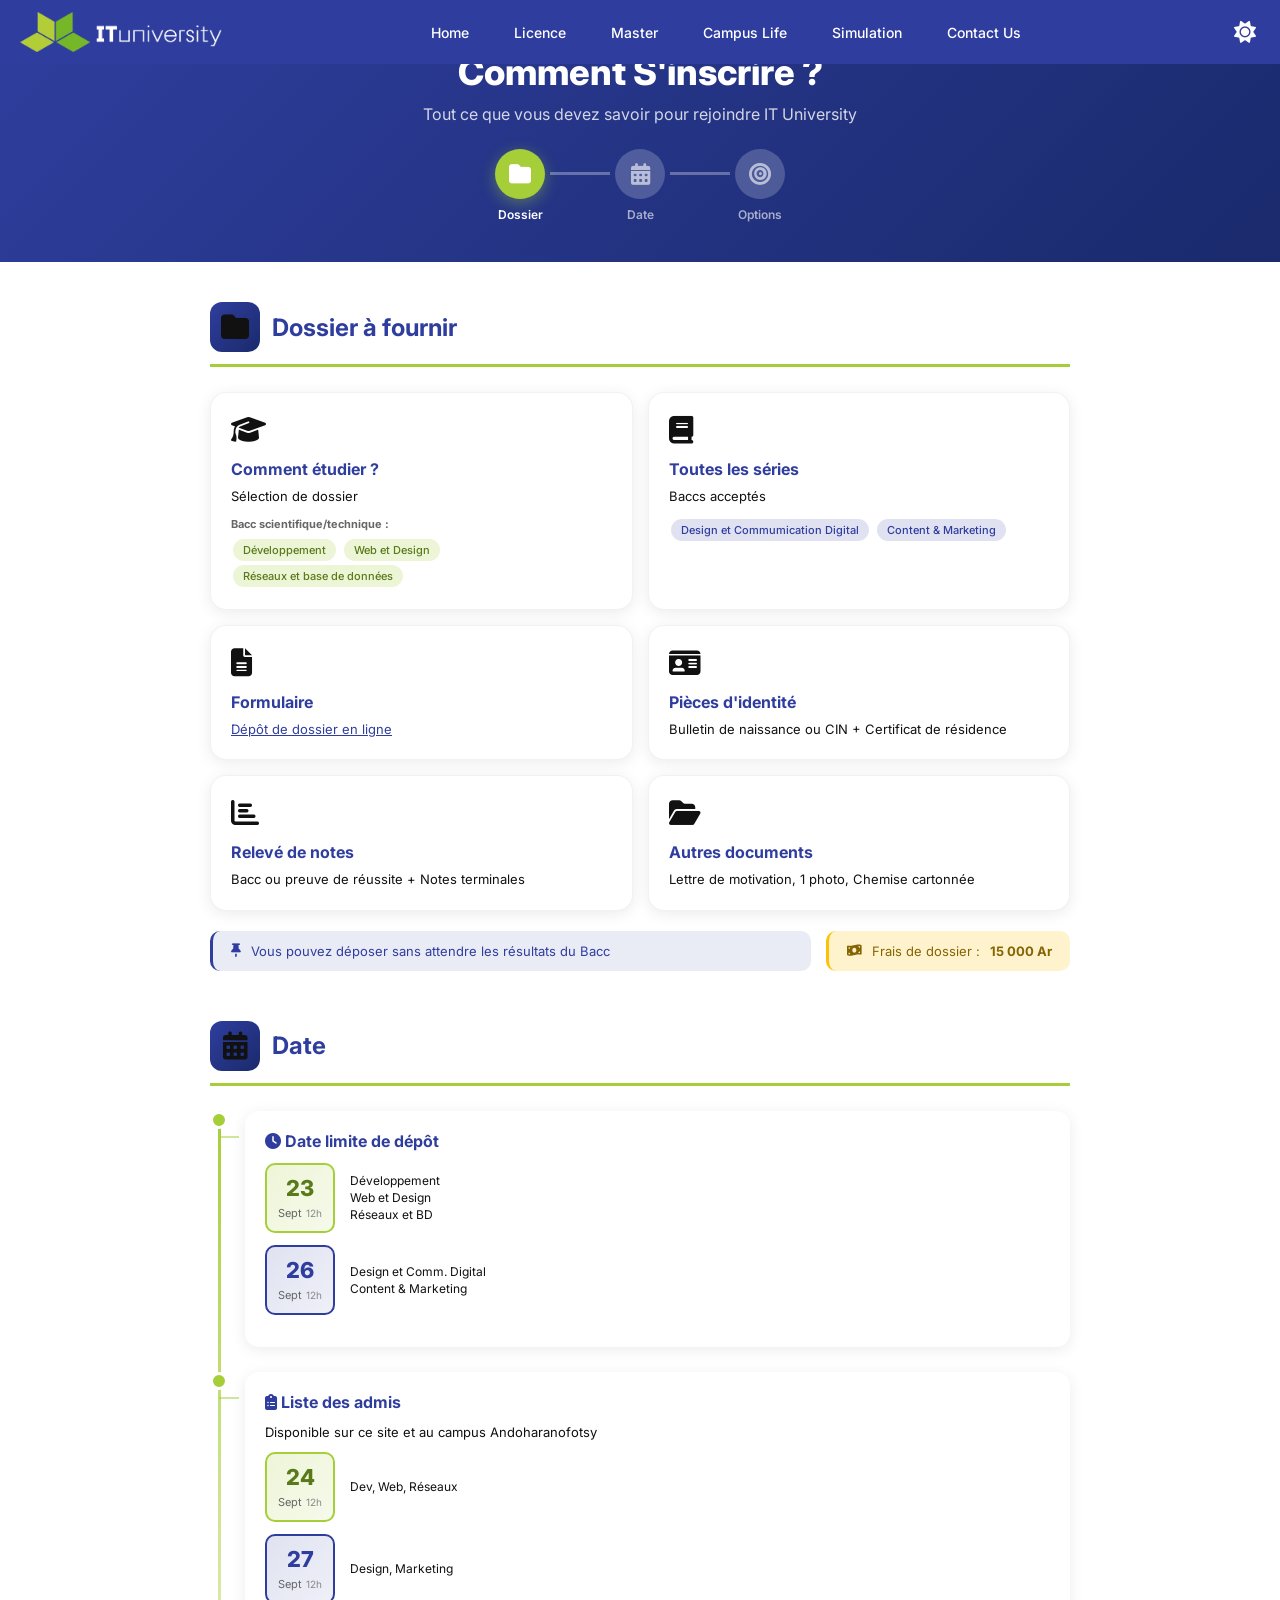
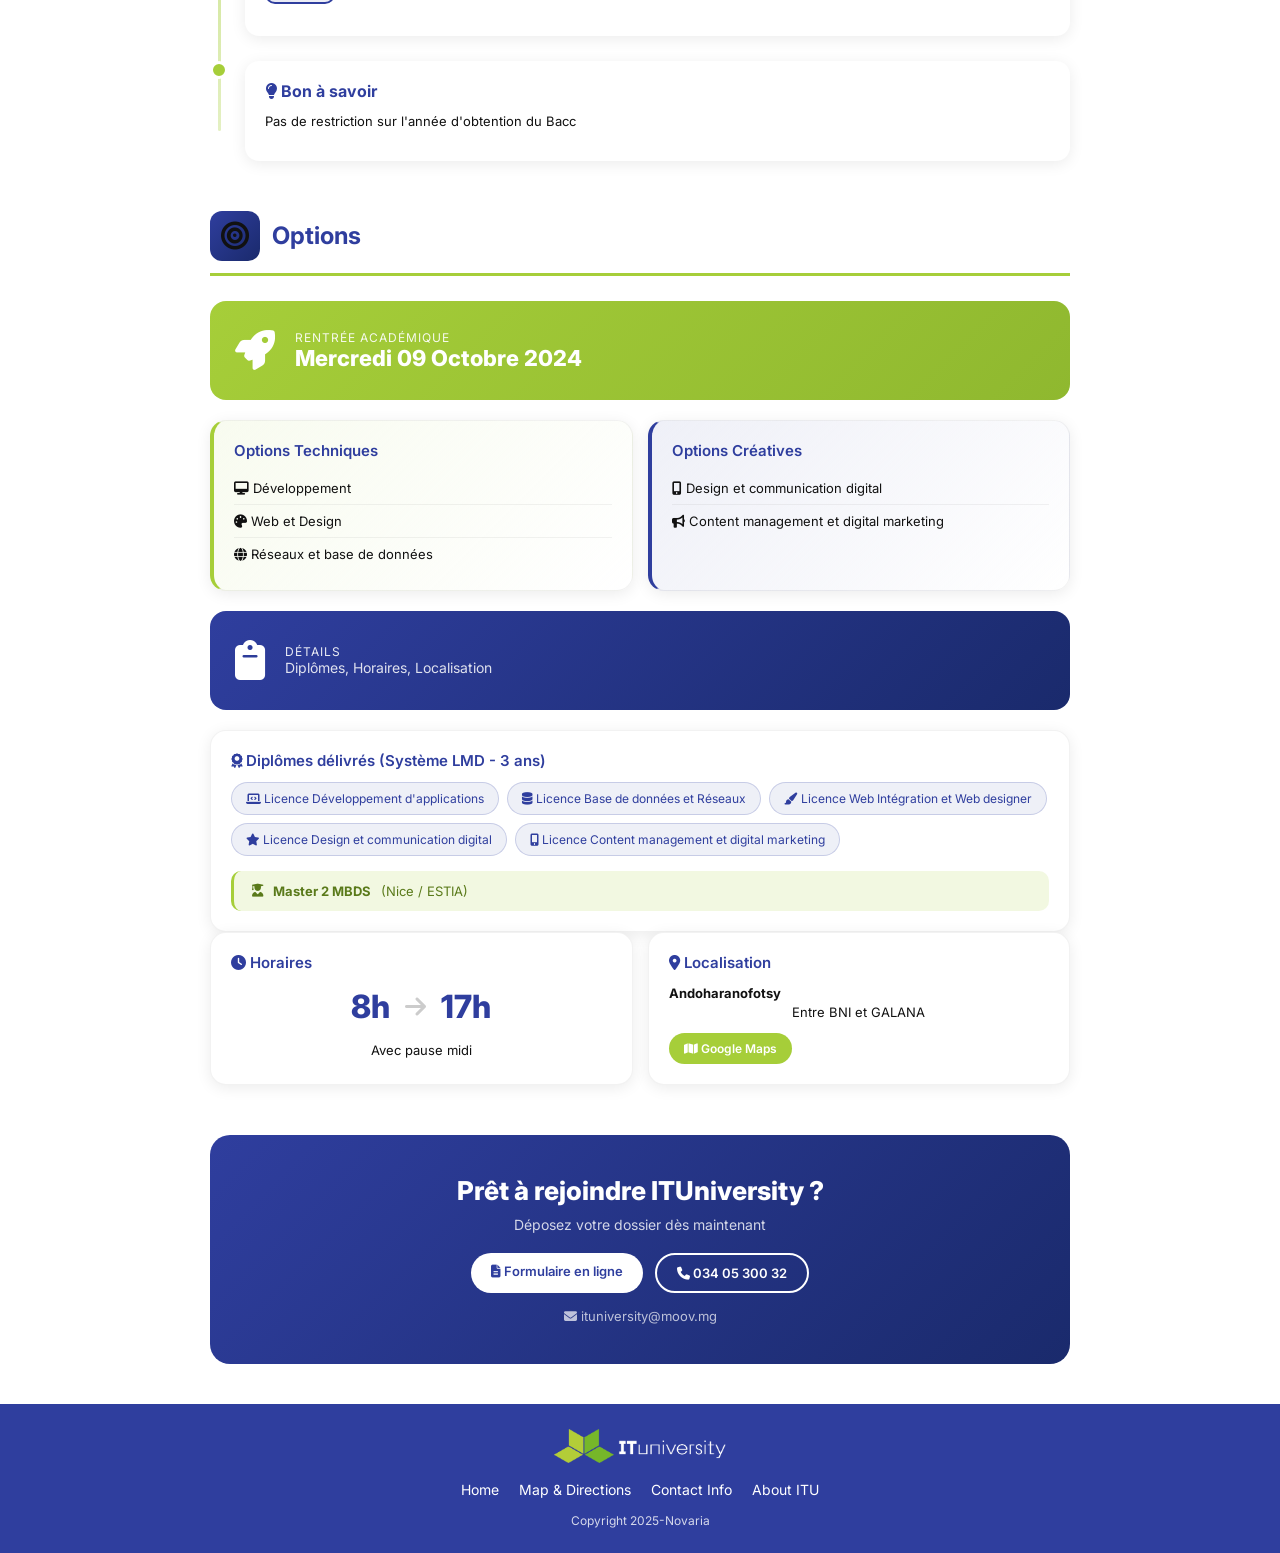
==== commit f3f2d01c: "Add reveal-on-scroll animation and top-aligned hero; IntersectionObserver for .reveal" ====
--- a/page2.html
+++ b/page2.html
@@ -35,7 +35,7 @@
 </header>
 
 <!-- Section hero avec les étapes de navigation -->
-<section class="hero">
+<section class="hero reveal">
   <h1>Comment S'inscrire ?</h1>
   <p>Tout ce que vous devez savoir pour rejoindre IT University</p>
   
@@ -370,6 +370,24 @@
       step.classList.add('active');
     });
   });
+
+  // Reveal on scroll for elements with .reveal
+  const reveals = document.querySelectorAll('.reveal');
+  if ('IntersectionObserver' in window && reveals.length) {
+    const obs = new IntersectionObserver((entries, observer) => {
+      entries.forEach(entry => {
+        if (entry.isIntersecting) {
+          entry.target.classList.add('visible');
+          observer.unobserve(entry.target);
+        }
+      });
+    }, { threshold: 0.12 });
+
+    reveals.forEach(r => obs.observe(r));
+  } else {
+    // Fallback: show all
+    reveals.forEach(r => r.classList.add('visible'));
+  }
 </script>
 
 </body>
--- a/css/style.css
+++ b/css/style.css
@@ -123,12 +123,45 @@
   transition: all 0.3s ease;
 }
 
+/* Font Awesome fallback sizing for icon elements */
+.theme-toggle i {
+  font-size: 22px;
+  color: var(--white);
+  line-height: 1;
+}
+
 /* MENU MOBILE */
 .menu-toggle {
   display: none;
   font-size: 24px;
   color: var(--white);
   cursor: pointer;
+}
+
+/* ================= REVEAL ON SCROLL (GLOBAL) ================= */
+/* éléments marqués .reveal apparaissent en fondu depuis le bas */
+.reveal {
+  opacity: 0;
+  transform: translateY(18px);
+  transition: opacity 640ms cubic-bezier(.2,.9,.2,1), transform 640ms cubic-bezier(.2,.9,.2,1);
+  will-change: opacity, transform;
+}
+.reveal.visible {
+  opacity: 1;
+  transform: none;
+}
+
+/* Positionner le hero visuellement sous le header (overlay effect) */
+.hero {
+  margin-top: -70px; /* remonte pour être aligné haut sous le header fixe */
+  padding-top: 70px; /* compense le recouvrement pour le contenu interne */
+}
+
+@media (max-width: 768px) {
+  .hero {
+    margin-top: 0; /* éviter recouvrement sur mobile */
+    padding-top: 20px;
+  }
 }
 
 /* ================= FOOTER ================= */
